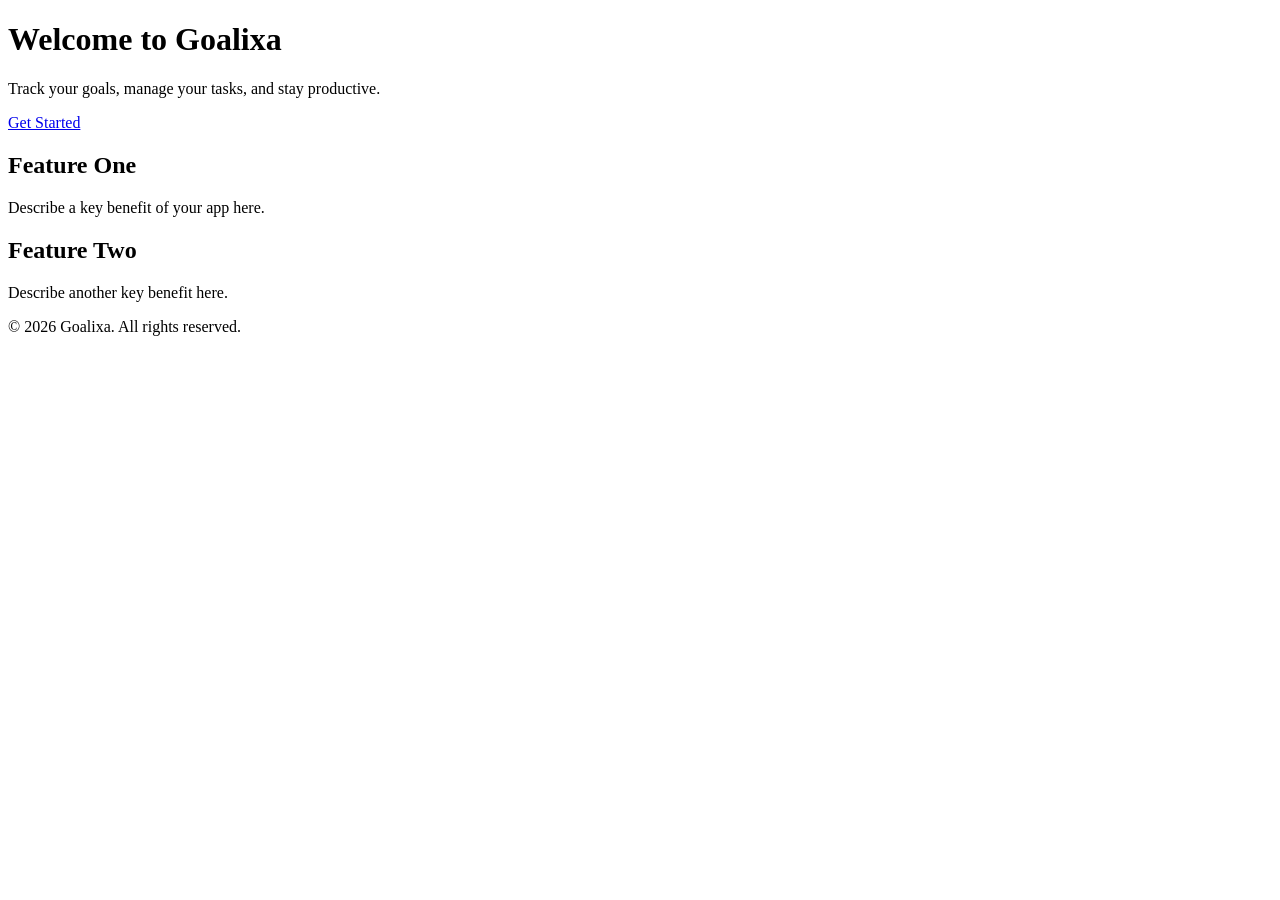
==== public/index.html @ decbbd2f "make base landig static files" ====
<!DOCTYPE html>
<html lang="en">
<head>
    <meta charset="UTF-8">
    <meta name="viewport" content="width=device-width, initial-scale=1.0">
    <title>Goalixa</title>
    <link rel="stylesheet" href="css/style.css">
</head>
<body>
    <header class="hero">
        <h1>Welcome to Goalixa</h1>
        <p>Track your goals, manage your tasks, and stay productive.</p>
        <a href="#" class="btn btn-primary">Get Started</a>
    </header>

    <section class="features">
        <div class="feature">
            <h2>Feature One</h2>
            <p>Describe a key benefit of your app here.</p>
        </div>
        <div class="feature">
            <h2>Feature Two</h2>
            <p>Describe another key benefit here.</p>
        </div>
    </section>

    <footer>
        <p>&copy; 2026 Goalixa. All rights reserved.</p>
    </footer>

    <script src="js/main.js"></script>
</body>
</html>
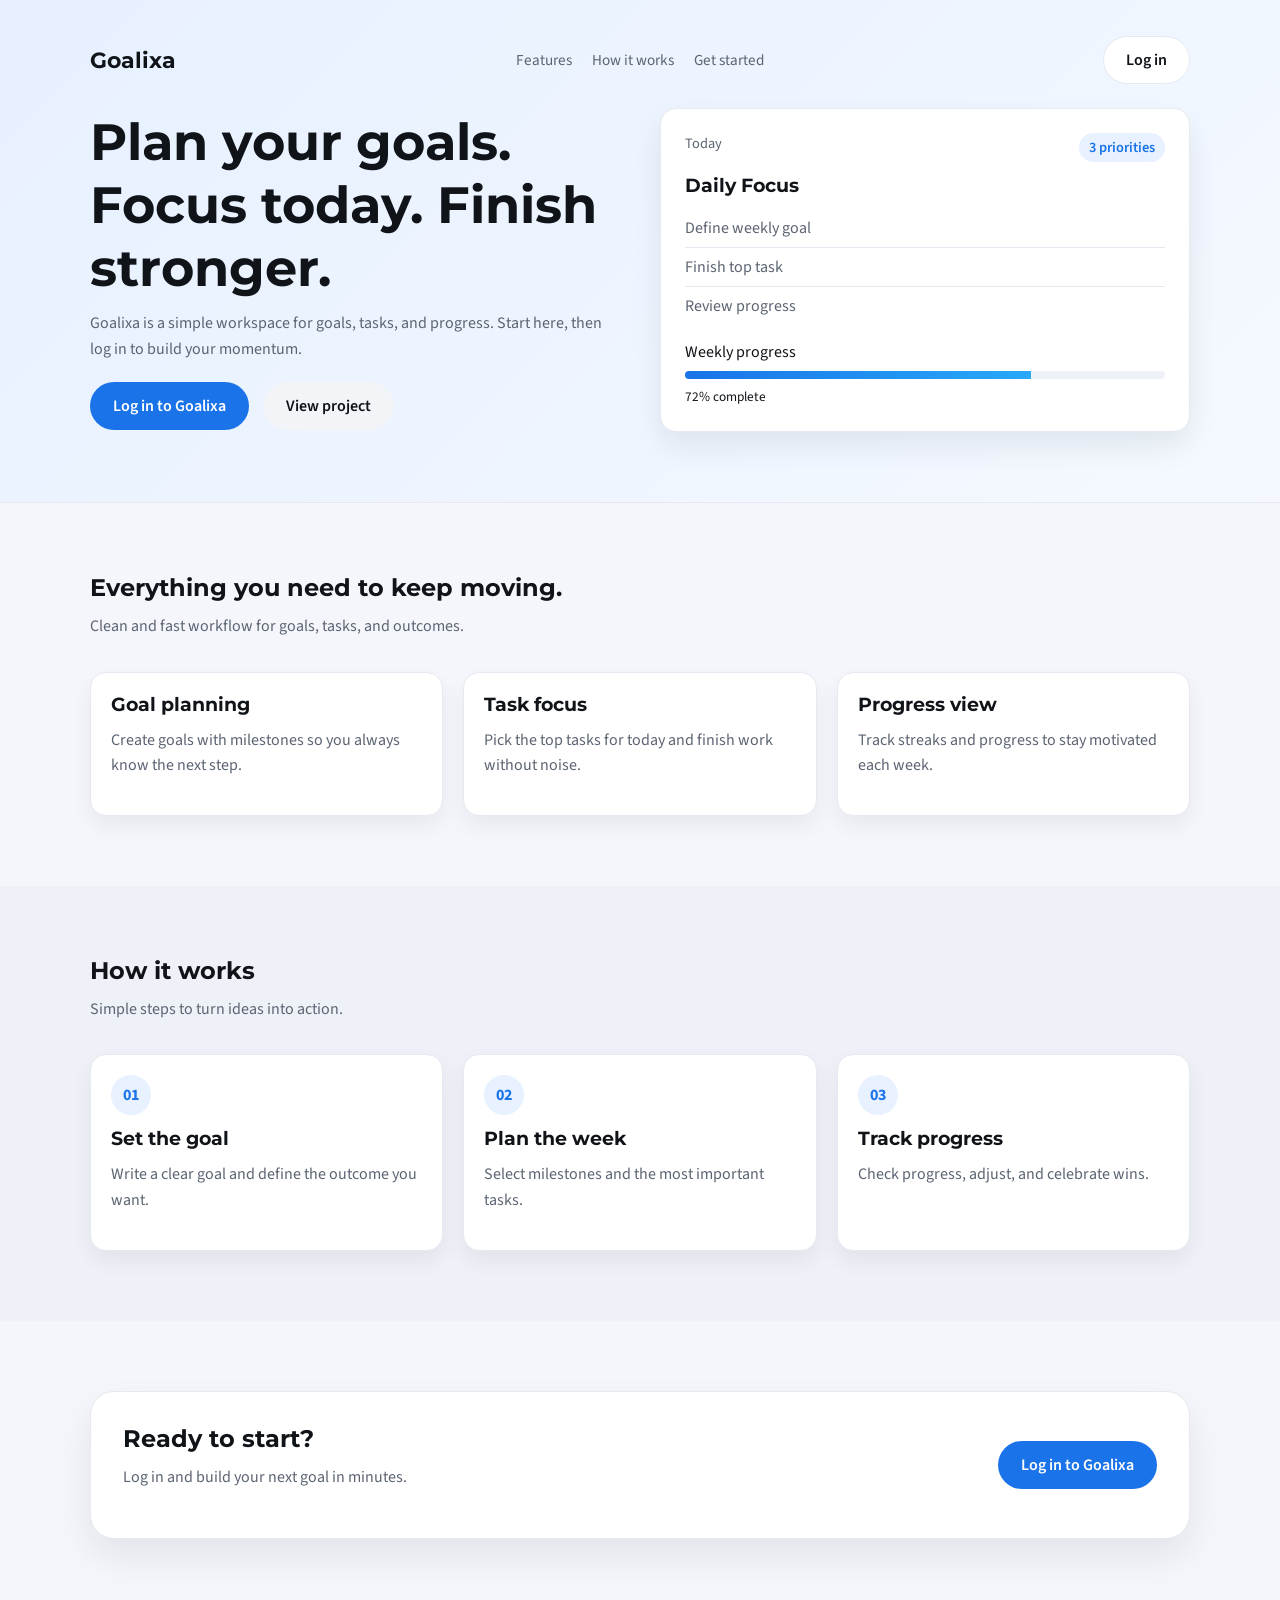
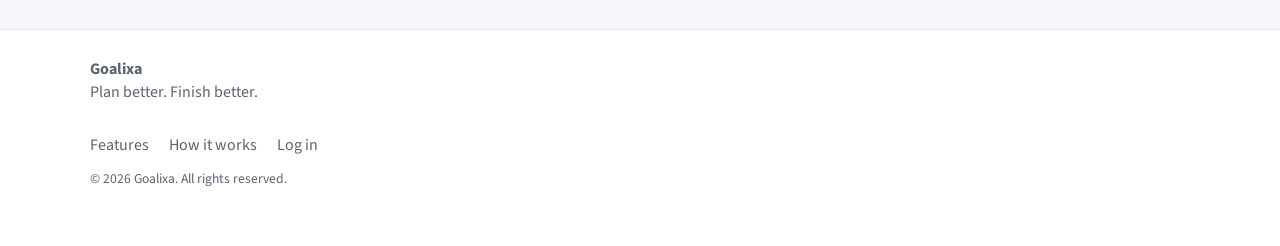
==== commit 0ee1d361: "refine landing page layout and styling" ====
--- a/public/index.html
+++ b/public/index.html
@@ -3,29 +3,132 @@
 <head>
     <meta charset="UTF-8">
     <meta name="viewport" content="width=device-width, initial-scale=1.0">
-    <title>Goalixa</title>
+    <title>Goalixa | Plan, focus, finish</title>
     <link rel="stylesheet" href="css/style.css">
+    <link rel="preconnect" href="https://fonts.googleapis.com">
+    <link rel="preconnect" href="https://fonts.gstatic.com" crossorigin>
+    <link href="https://fonts.googleapis.com/css2?family=Montserrat:wght@500;600;700&family=Source+Sans+3:wght@300;400;500;600&display=swap" rel="stylesheet">
 </head>
 <body>
     <header class="hero">
-        <h1>Welcome to Goalixa</h1>
-        <p>Track your goals, manage your tasks, and stay productive.</p>
-        <a href="#" class="btn btn-primary">Get Started</a>
+        <div class="container">
+            <nav class="nav">
+                <a class="logo" href="#">Goalixa</a>
+                <div class="nav-links">
+                    <a href="#features">Features</a>
+                    <a href="#steps">How it works</a>
+                    <a href="#cta">Get started</a>
+                </div>
+                <a class="btn btn-outline" href="/login">Log in</a>
+            </nav>
+
+            <div class="hero-content">
+                <div class="hero-text">
+                    <h1>Plan your goals. Focus today. Finish stronger.</h1>
+                    <p>
+                        Goalixa is a simple workspace for goals, tasks, and progress.
+                        Start here, then log in to build your momentum.
+                    </p>
+                    <div class="hero-actions">
+                        <a class="btn btn-primary" href="/login">Log in to Goalixa</a>
+                        <a class="btn btn-ghost" href="https://github.com/AmirrezaRezaie/Goalixa" target="_blank" rel="noopener">
+                            View project
+                        </a>
+                    </div>
+                </div>
+                <div class="hero-panel">
+                    <div class="panel-header">
+                        <span>Today</span>
+                        <span class="tag">3 priorities</span>
+                    </div>
+                    <h3>Daily Focus</h3>
+                    <ul>
+                        <li>Define weekly goal</li>
+                        <li>Finish top task</li>
+                        <li>Review progress</li>
+                    </ul>
+                    <div class="panel-progress">
+                        <span>Weekly progress</span>
+                        <div class="bar"><span></span></div>
+                        <small>72% complete</small>
+                    </div>
+                </div>
+            </div>
+        </div>
     </header>
 
-    <section class="features">
-        <div class="feature">
-            <h2>Feature One</h2>
-            <p>Describe a key benefit of your app here.</p>
-        </div>
-        <div class="feature">
-            <h2>Feature Two</h2>
-            <p>Describe another key benefit here.</p>
+    <section id="features" class="section">
+        <div class="container">
+            <div class="section-title">
+                <h2>Everything you need to keep moving.</h2>
+                <p>Clean and fast workflow for goals, tasks, and outcomes.</p>
+            </div>
+            <div class="grid">
+                <article class="card">
+                    <h3>Goal planning</h3>
+                    <p>Create goals with milestones so you always know the next step.</p>
+                </article>
+                <article class="card">
+                    <h3>Task focus</h3>
+                    <p>Pick the top tasks for today and finish work without noise.</p>
+                </article>
+                <article class="card">
+                    <h3>Progress view</h3>
+                    <p>Track streaks and progress to stay motivated each week.</p>
+                </article>
+            </div>
         </div>
     </section>
 
-    <footer>
-        <p>&copy; 2026 Goalixa. All rights reserved.</p>
+    <section id="steps" class="section alt">
+        <div class="container">
+            <div class="section-title">
+                <h2>How it works</h2>
+                <p>Simple steps to turn ideas into action.</p>
+            </div>
+            <div class="grid steps">
+                <div class="card">
+                    <span class="step">01</span>
+                    <h3>Set the goal</h3>
+                    <p>Write a clear goal and define the outcome you want.</p>
+                </div>
+                <div class="card">
+                    <span class="step">02</span>
+                    <h3>Plan the week</h3>
+                    <p>Select milestones and the most important tasks.</p>
+                </div>
+                <div class="card">
+                    <span class="step">03</span>
+                    <h3>Track progress</h3>
+                    <p>Check progress, adjust, and celebrate wins.</p>
+                </div>
+            </div>
+        </div>
+    </section>
+
+    <section id="cta" class="section cta">
+        <div class="container cta-box">
+            <div>
+                <h2>Ready to start?</h2>
+                <p>Log in and build your next goal in minutes.</p>
+            </div>
+            <a class="btn btn-primary" href="/login">Log in to Goalixa</a>
+        </div>
+    </section>
+
+    <footer class="footer">
+        <div class="container footer-content">
+            <div>
+                <strong>Goalixa</strong>
+                <p>Plan better. Finish better.</p>
+            </div>
+            <div class="footer-links">
+                <a href="#features">Features</a>
+                <a href="#steps">How it works</a>
+                <a href="/login">Log in</a>
+            </div>
+            <p class="copyright">&copy; 2026 Goalixa. All rights reserved.</p>
+        </div>
     </footer>
 
     <script src="js/main.js"></script>
--- a/public/css/style.css
+++ b/public/css/style.css
@@ -0,0 +1,271 @@
+:root {
+    --ink: #101418;
+    --muted: #5b6472;
+    --bg: #f4f6fb;
+    --surface: #ffffff;
+    --line: #e6e9f0;
+    --accent: #1a73e8;
+    --accent-dark: #165dbb;
+    --radius: 16px;
+    --title-font: "Montserrat", sans-serif;
+    --body-font: "Source Sans 3", sans-serif;
+}
+
+*,
+*::before,
+*::after {
+    box-sizing: border-box;
+}
+
+body {
+    margin: 0;
+    font-family: var(--body-font);
+    color: var(--ink);
+    background: var(--bg);
+}
+
+a {
+    color: inherit;
+    text-decoration: none;
+}
+
+h1,
+h2,
+h3 {
+    font-family: var(--title-font);
+    margin: 0 0 12px;
+}
+
+p {
+    margin: 0 0 16px;
+    color: var(--muted);
+    line-height: 1.6;
+}
+
+.container {
+    width: min(1100px, 90vw);
+    margin: 0 auto;
+}
+
+.section {
+    padding: 70px 0;
+}
+
+.section.alt {
+    background: #eef1f7;
+}
+
+.hero {
+    background: linear-gradient(135deg, #e6f0ff, #f5f9ff);
+    padding: 28px 0 70px;
+    border-bottom: 1px solid var(--line);
+}
+
+.nav {
+    display: flex;
+    align-items: center;
+    justify-content: space-between;
+    gap: 24px;
+    padding: 8px 0 24px;
+}
+
+.logo {
+    font-family: var(--title-font);
+    font-size: 1.4rem;
+    font-weight: 700;
+}
+
+.nav-links {
+    display: flex;
+    gap: 20px;
+    color: var(--muted);
+    font-size: 0.95rem;
+}
+
+.hero-content {
+    display: grid;
+    grid-template-columns: repeat(auto-fit, minmax(260px, 1fr));
+    gap: 40px;
+    align-items: center;
+}
+
+.hero-text h1 {
+    font-size: clamp(2.2rem, 4vw, 3.4rem);
+}
+
+.hero-actions {
+    display: flex;
+    flex-wrap: wrap;
+    gap: 14px;
+    margin-top: 20px;
+}
+
+.btn {
+    display: inline-flex;
+    align-items: center;
+    justify-content: center;
+    padding: 12px 22px;
+    border-radius: 999px;
+    font-weight: 600;
+    border: 1px solid transparent;
+}
+
+.btn-primary {
+    background: var(--accent);
+    color: #fff;
+}
+
+.btn-primary:hover {
+    background: var(--accent-dark);
+}
+
+.btn-outline {
+    background: #fff;
+    border-color: var(--line);
+}
+
+.btn-ghost {
+    background: #f2f4f8;
+    border-color: #f2f4f8;
+}
+
+.hero-panel {
+    background: var(--surface);
+    border-radius: var(--radius);
+    padding: 24px;
+    border: 1px solid var(--line);
+    box-shadow: 0 14px 30px rgba(16, 20, 24, 0.08);
+}
+
+.panel-header {
+    display: flex;
+    justify-content: space-between;
+    color: var(--muted);
+    font-size: 0.9rem;
+    margin-bottom: 12px;
+}
+
+.tag {
+    background: #e8f1ff;
+    color: var(--accent);
+    padding: 4px 10px;
+    border-radius: 999px;
+    font-weight: 600;
+}
+
+.hero-panel ul {
+    list-style: none;
+    padding: 0;
+    margin: 0 0 16px;
+}
+
+.hero-panel li {
+    padding: 8px 0;
+    border-bottom: 1px solid var(--line);
+    color: var(--muted);
+}
+
+.hero-panel li:last-child {
+    border-bottom: none;
+}
+
+.bar {
+    background: #eef1f7;
+    height: 8px;
+    border-radius: 999px;
+    overflow: hidden;
+    margin: 8px 0 6px;
+}
+
+.bar span {
+    display: block;
+    height: 100%;
+    width: 72%;
+    background: linear-gradient(90deg, #1a73e8, #27a9f8);
+}
+
+.section-title {
+    max-width: 520px;
+    margin-bottom: 32px;
+}
+
+.grid {
+    display: grid;
+    grid-template-columns: repeat(auto-fit, minmax(220px, 1fr));
+    gap: 20px;
+}
+
+.card {
+    background: var(--surface);
+    border: 1px solid var(--line);
+    border-radius: var(--radius);
+    padding: 20px;
+    box-shadow: 0 10px 22px rgba(16, 20, 24, 0.06);
+}
+
+.steps .step {
+    display: inline-flex;
+    align-items: center;
+    justify-content: center;
+    width: 40px;
+    height: 40px;
+    border-radius: 50%;
+    background: #e8f1ff;
+    color: var(--accent);
+    font-weight: 700;
+    margin-bottom: 12px;
+}
+
+.cta {
+    padding-bottom: 90px;
+}
+
+.cta-box {
+    background: var(--surface);
+    border: 1px solid var(--line);
+    border-radius: calc(var(--radius) + 8px);
+    padding: 32px;
+    display: flex;
+    align-items: center;
+    justify-content: space-between;
+    gap: 16px;
+    box-shadow: 0 18px 36px rgba(16, 20, 24, 0.08);
+}
+
+.footer {
+    border-top: 1px solid var(--line);
+    background: #fff;
+    padding: 28px 0 40px;
+}
+
+.footer-content {
+    display: grid;
+    gap: 12px;
+    color: var(--muted);
+}
+
+.footer-links {
+    display: flex;
+    gap: 20px;
+    flex-wrap: wrap;
+}
+
+.copyright {
+    font-size: 0.85rem;
+}
+
+@media (max-width: 760px) {
+    .nav {
+        flex-direction: column;
+        align-items: flex-start;
+    }
+
+    .nav-links {
+        flex-wrap: wrap;
+    }
+
+    .cta-box {
+        flex-direction: column;
+        align-items: flex-start;
+    }
+}
